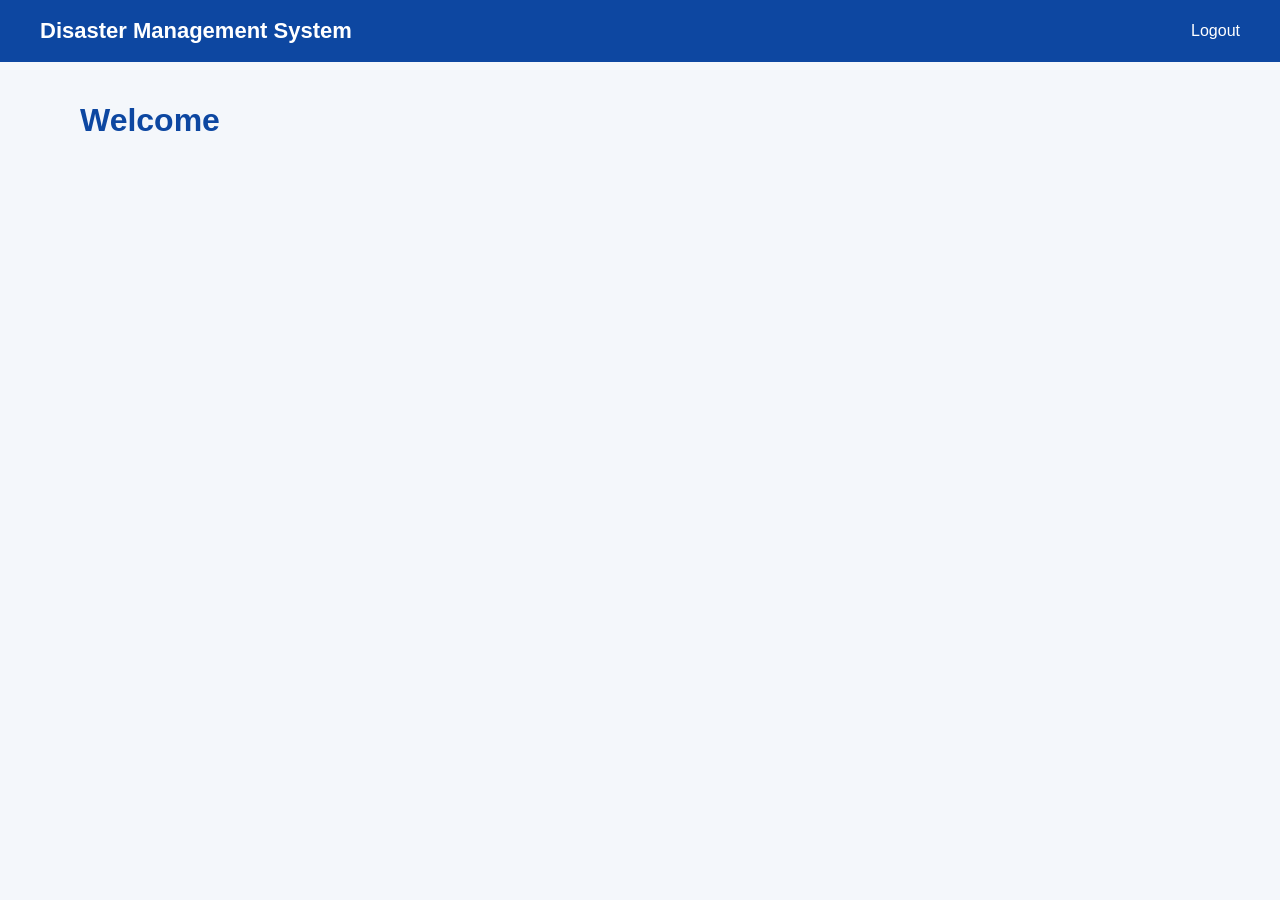
==== dashboard.html @ a75fa501 "first commit" ====
<!DOCTYPE html>
<html>
<head>
    <title>Dashboard</title>
    <link rel="stylesheet" href="style.css">
</head>

<body>

<header>
    <h2>Disaster Management System</h2>

    <nav>
        <a href="#" onclick="logout()">Logout</a>
    </nav>
</header>

<div class="dashboard">

    <h1 id="welcome">Welcome</h1>
    <p id="role"></p>


    <!-- USER -->

    <div id="userSection">

        <h2>User / Citizen Dashboard</h2>

        <div class="grid">

            <div class="card">
                <h3>Report a Disaster</h3>

                <form id="reportForm">

                    <input type="text" id="disasterType"
                           placeholder="Disaster type" required>

                    <input type="text" id="location"
                           placeholder="Location" required>

                    <textarea id="details"
                              placeholder="Enter disaster details"
                              required></textarea>

                    <button type="submit">Report Disaster</button>

                </form>

                <p id="reportMessage"></p>
            </div>


            <div class="card">

                <h3>Request Help</h3>

                <form id="helpForm">

                    <input type="text" id="helpLocation"
                           placeholder="Your location" required>

                    <textarea id="helpDetails"
                              placeholder="Describe the help required"
                              required></textarea>

                    <button type="submit">Request Help</button>

                </form>

                <p id="helpMessage"></p>

            </div>


            <div class="card">

                <h3>Disaster Information</h3>

                <div id="reports">
                    No reports available.
                </div>

            </div>

        </div>

    </div>


    <!-- VOLUNTEER -->

    <div id="volunteerSection">

        <h2>Volunteer Dashboard</h2>

        <div class="grid">

            <div class="card">
                <h3>Disaster Locations</h3>

                <p>
                    View locations where assistance
                    is required.
                </p>

                <button onclick="showMessage('Volunteer locations displayed.')">
                    View Locations
                </button>
            </div>


            <div class="card">
                <h3>Assigned Tasks</h3>

                <p>
                    View tasks assigned by the admin.
                </p>

                <button onclick="showMessage('Task status updated.')">
                    Update Task
                </button>
            </div>


            <div class="card">
                <h3>Provide Assistance</h3>

                <p>
                    Provide assistance to affected people
                    during disaster situations.
                </p>

                <button onclick="showMessage('Assistance updated successfully.')">
                    Provide Assistance
                </button>
            </div>

        </div>

        <p id="volunteerMessage"></p>

    </div>


    <!-- ADMIN -->

    <div id="adminSection">

        <h2>Admin Dashboard</h2>

        <div class="grid">

            <div class="card">
                <h3>Reported Disasters</h3>

                <p>
                    View disaster reports submitted by users.
                </p>

                <button onclick="showAdminReports()">
                    View Reports
                </button>
            </div>


            <div class="card">
                <h3>Affected Areas</h3>

                <p>
                    Manage areas affected by disasters.
                </p>

                <button onclick="showMessage('Affected areas section opened.')">
                    Manage Areas
                </button>
            </div>


            <div class="card">
                <h3>Resources</h3>

                <p>
                    Manage relief materials and resources.
                </p>

                <button onclick="showMessage('Resource section opened.')">
                    Manage Resources
                </button>
            </div>


            <div class="card">
                <h3>Volunteers</h3>

                <p>
                    View and coordinate registered volunteers.
                </p>

                <button onclick="showVolunteers()">
                    Manage Volunteers
                </button>
            </div>


            <div class="card">

                <h3>Update Disaster Status</h3>

                <select id="status">
                    <option>Reported</option>
                    <option>Under Action</option>
                    <option>Assistance Provided</option>
                    <option>Resolved</option>
                </select>

                <button onclick="updateStatus()">
                    Update Status
                </button>

            </div>

        </div>

        <div class="card admin-info">
            <h3>Admin Information</h3>
            <div id="adminInfo">
                Admin can manage reports, resources,
                affected areas and volunteers.
            </div>
        </div>

    </div>

</div>

<script src="script.js"></script>

</body>
</html>
---- style.css ----
* {
    margin: 0;
    padding: 0;
    box-sizing: border-box;
    font-family: Arial, sans-serif;
}

body {
    background: #f4f7fb;
    color: #222;
}

/* HEADER - FLEXBOX */

header {
    background: #0d47a1;
    color: white;
    padding: 18px 40px;

    display: flex;
    justify-content: space-between;
    align-items: center;
}

header h2 {
    font-size: 22px;
}

nav {
    display: flex;
    gap: 25px;
}

nav a {
    color: white;
    text-decoration: none;
}


/* HOME */

.hero {
    background: #0d47a1;
    color: white;
    text-align: center;

    padding: 100px 20px;
}

.hero h1 {
    font-size: 42px;
    margin-bottom: 20px;
}

.hero p {
    max-width: 700px;
    margin: auto;
    line-height: 1.6;
}

.button {
    display: inline-block;
    background: white;
    color: #0d47a1;

    padding: 12px 25px;
    margin: 25px 5px 0;

    border-radius: 5px;
    text-decoration: none;
    font-weight: bold;
}

.button.orange {
    background: #ff9800;
    color: white;
}


/* GRID */

.modules {
    padding: 50px;
    text-align: center;
}

.modules h2 {
    color: #0d47a1;
    margin-bottom: 30px;
}

.grid {
    display: grid;
    grid-template-columns: repeat(3, 1fr);
    gap: 25px;
}


/* CARDS */

.card {
    background: white;
    padding: 25px;
    border-radius: 10px;

    box-shadow: 0 3px 10px rgba(0, 0, 0, 0.1);

    text-align: left;
}

.card h3 {
    color: #0d47a1;
    margin-bottom: 12px;
}

.card p {
    line-height: 1.6;
}


/* FOOTER */

footer {
    background: #0d47a1;
    color: white;
    text-align: center;
    padding: 18px;
}


/* LOGIN / REGISTER */

.auth-page {
    min-height: 100vh;

    display: flex;
    justify-content: center;
    align-items: center;

    background: #eaf1fb;
}

.form-box {
    width: 400px;
    background: white;
    padding: 35px;

    border-radius: 10px;

    box-shadow: 0 3px 15px rgba(0, 0, 0, 0.15);
}

.form-box h2 {
    text-align: center;
    color: #0d47a1;
    margin-bottom: 25px;
}

.form-box label {
    display: block;
    margin-top: 12px;
    margin-bottom: 5px;
    font-weight: bold;
}

input,
select,
textarea {
    width: 100%;
    padding: 11px;
    border: 1px solid #bbb;
    border-radius: 5px;
    margin-bottom: 8px;
}

textarea {
    height: 90px;
    resize: none;
}

button {
    width: 100%;
    padding: 11px;

    background: #0d47a1;
    color: white;

    border: none;
    border-radius: 5px;

    cursor: pointer;
    margin-top: 10px;
}

button:hover {
    background: #083579;
}

.form-box p {
    text-align: center;
    margin-top: 15px;
}

.form-box a {
    color: #0d47a1;
    text-decoration: none;
}


/* DASHBOARD */

.dashboard {
    max-width: 1200px;
    margin: auto;
    padding: 40px;
}

.dashboard > h1 {
    color: #0d47a1;
    margin-bottom: 10px;
}

.dashboard > h2 {
    color: #0d47a1;
    margin-bottom: 25px;
}

.dashboard .grid {
    grid-template-columns: repeat(2, 1fr);
    margin-bottom: 30px;
}

.dashboard .card input,
.dashboard .card textarea,
.dashboard .card select {
    margin-top: 10px;
}

.admin-info {
    margin-top: 20px;
}


/* HIDE ROLE SECTIONS */

#userSection,
#volunteerSection,
#adminSection {
    display: none;
}


/* MOBILE */

@media (max-width: 700px) {

    header {
        flex-direction: column;
        gap: 15px;
    }

    .grid {
        grid-template-columns: 1fr;
    }

    .modules {
        padding: 30px 15px;
    }

    .dashboard {
        padding: 25px 15px;
    }

    .hero h1 {
        font-size: 30px;
    }

    .form-box {
        width: 90%;
    }
}
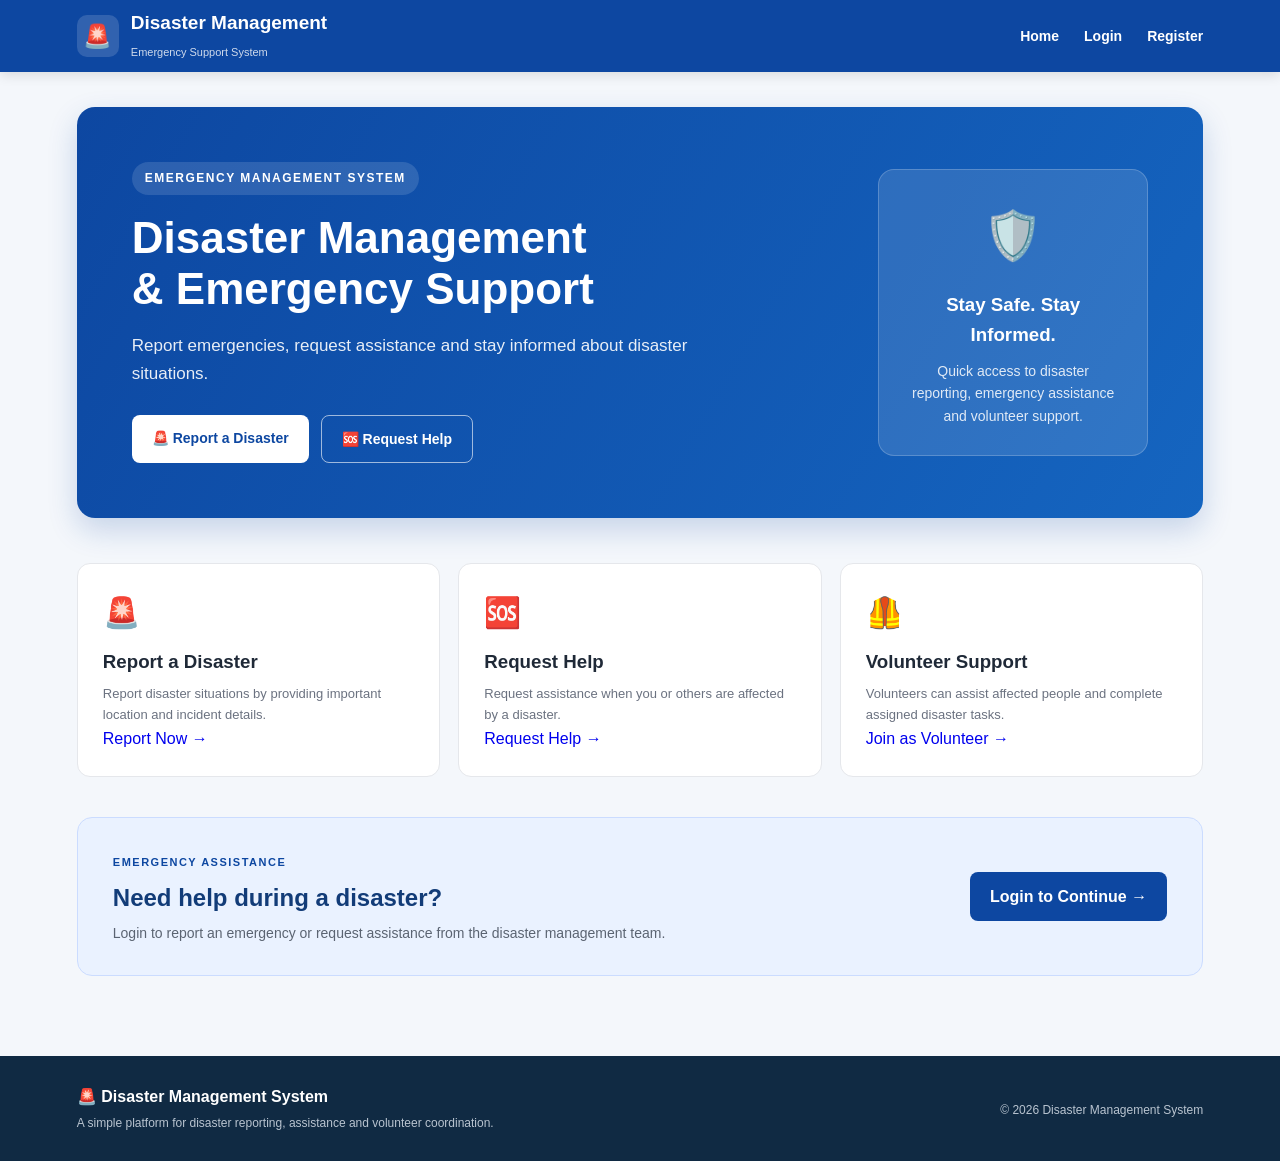
==== commit 351c1d9e: "updated dashboard.html" ====
--- a/dashboard.html
+++ b/dashboard.html
@@ -1,83 +1,385 @@
-
 <!DOCTYPE html>
-<html>
+<html lang="en">
+
 <head>
-    <title>Dashboard</title>
+    <meta charset="UTF-8">
+    <meta name="viewport" content="width=device-width, initial-scale=1.0">
+
+    <title>Disaster Management System</title>
+
     <link rel="stylesheet" href="style.css">
 </head>
 
+
 <body>
 
-<header>
-    <h2>Disaster Management System</h2>
+<!-- ================= HEADER ================= -->
+
+<header class="main-header">
+
+    <div class="logo-area">
+
+        <div class="logo-icon">
+            🚨
+        </div>
+
+        <div>
+            <h2>Disaster Management</h2>
+            <span>Emergency Support System</span>
+        </div>
+
+    </div>
+
 
     <nav>
-        <a href="#" onclick="logout()">Logout</a>
+
+        <a href="dashboard.html">
+            Home
+        </a>
+
+        <a href="login.html" id="loginLink">
+            Login
+        </a>
+
+        <a href="register.html" id="registerLink">
+            Register
+        </a>
+
+        <a href="#" id="logoutLink" onclick="logout()">
+            Logout
+        </a>
+
     </nav>
+
 </header>
 
+
+
+<!-- ================= MAIN DASHBOARD ================= -->
+
 <div class="dashboard">
 
-    <h1 id="welcome">Welcome</h1>
-    <p id="role"></p>
-
-
-    <!-- USER -->
+
+    <!-- ================================================= -->
+    <!-- MAIN WEBSITE / GUEST DASHBOARD -->
+    <!-- ================================================= -->
+
+    <div id="guestSection">
+
+
+        <!-- HERO -->
+
+        <section class="main-hero">
+
+            <div class="hero-content">
+
+                <span class="hero-label">
+                    EMERGENCY MANAGEMENT SYSTEM
+                </span>
+
+                <h1>
+                    Disaster Management<br>
+                    & Emergency Support
+                </h1>
+
+                <p>
+                    Report emergencies, request assistance and
+                    stay informed about disaster situations.
+                </p>
+
+
+                <div class="hero-buttons">
+
+                    <a href="login.html"
+                       class="primary-button">
+                        🚨 Report a Disaster
+                    </a>
+
+                    <a href="login.html"
+                       class="secondary-button">
+                        🆘 Request Help
+                    </a>
+
+                </div>
+
+            </div>
+
+
+            <div class="hero-card">
+
+                <div class="hero-card-icon">
+                    🛡️
+                </div>
+
+                <h3>
+                    Stay Safe. Stay Informed.
+                </h3>
+
+                <p>
+                    Quick access to disaster reporting,
+                    emergency assistance and volunteer support.
+                </p>
+
+            </div>
+
+        </section>
+
+
+
+        <!-- ================================================= -->
+        <!-- HOW THE SYSTEM HELPS -->
+        <!-- ================================================= -->
+
+        <section class="info-section">
+
+
+            <div class="info-card">
+
+                <div class="info-icon">
+                    🚨
+                </div>
+
+                <h3>
+                    Report a Disaster
+                </h3>
+
+                <p>
+                    Report disaster situations by providing
+                    important location and incident details.
+                </p>
+
+                <a href="login.html"
+                   class="card-link">
+                    Report Now →
+                </a>
+
+            </div>
+
+
+
+            <div class="info-card">
+
+                <div class="info-icon">
+                    🆘
+                </div>
+
+                <h3>
+                    Request Help
+                </h3>
+
+                <p>
+                    Request assistance when you or others
+                    are affected by a disaster.
+                </p>
+
+                <a href="login.html"
+                   class="card-link">
+                    Request Help →
+                </a>
+
+            </div>
+
+
+
+            <div class="info-card">
+
+                <div class="info-icon">
+                    🦺
+                </div>
+
+                <h3>
+                    Volunteer Support
+                </h3>
+
+                <p>
+                    Volunteers can assist affected people
+                    and complete assigned disaster tasks.
+                </p>
+
+                <a href="register.html"
+                   class="card-link">
+                    Join as Volunteer →
+                </a>
+
+            </div>
+
+
+        </section>
+
+
+
+        <!-- ================================================= -->
+        <!-- HELP BANNER -->
+        <!-- ================================================= -->
+
+        <section class="help-banner">
+
+            <div>
+
+                <span class="small-heading">
+                    EMERGENCY ASSISTANCE
+                </span>
+
+                <h2>
+                    Need help during a disaster?
+                </h2>
+
+                <p>
+                    Login to report an emergency or request
+                    assistance from the disaster management team.
+                </p>
+
+            </div>
+
+
+            <a href="login.html"
+               class="help-button">
+
+                Login to Continue →
+
+            </a>
+
+        </section>
+
+
+    </div>
+
+
+
+    <!-- ================================================= -->
+    <!-- USER DASHBOARD -->
+    <!-- ================================================= -->
 
     <div id="userSection">
 
-        <h2>User / Citizen Dashboard</h2>
-
-        <div class="grid">
-
-            <div class="card">
-                <h3>Report a Disaster</h3>
+        <div class="dashboard-title">
+
+            <span class="small-heading">
+                USER DASHBOARD
+            </span>
+
+            <h1 id="userWelcome">
+                Welcome
+            </h1>
+
+            <p>
+                Report disasters, request help and
+                stay updated with disaster information.
+            </p>
+
+        </div>
+
+
+        <div class="action-grid">
+
+
+            <!-- REPORT DISASTER -->
+
+            <div class="dashboard-card">
+
+                <div class="card-icon red-card">
+                    🚨
+                </div>
+
+                <h3>
+                    Report a Disaster
+                </h3>
+
+                <p>
+                    Report a disaster by providing its type,
+                    location and important details.
+                </p>
+
 
                 <form id="reportForm">
 
-                    <input type="text" id="disasterType"
-                           placeholder="Disaster type" required>
-
-                    <input type="text" id="location"
-                           placeholder="Location" required>
+                    <input type="text"
+                           id="disasterType"
+                           placeholder="Disaster type"
+                           required>
+
+                    <input type="text"
+                           id="location"
+                           placeholder="Location"
+                           required>
 
                     <textarea id="details"
                               placeholder="Enter disaster details"
                               required></textarea>
 
-                    <button type="submit">Report Disaster</button>
+                    <button type="submit">
+                        Submit Report
+                    </button>
 
                 </form>
 
-                <p id="reportMessage"></p>
-            </div>
-
-
-            <div class="card">
-
-                <h3>Request Help</h3>
+                <p id="reportMessage"
+                   class="message">
+                </p>
+
+            </div>
+
+
+
+            <!-- REQUEST HELP -->
+
+            <div class="dashboard-card">
+
+                <div class="card-icon orange-card">
+                    🆘
+                </div>
+
+                <h3>
+                    Request Help
+                </h3>
+
+                <p>
+                    Request assistance by providing your
+                    location and describing the help required.
+                </p>
+
 
                 <form id="helpForm">
 
-                    <input type="text" id="helpLocation"
-                           placeholder="Your location" required>
+                    <input type="text"
+                           id="helpLocation"
+                           placeholder="Your location"
+                           required>
 
                     <textarea id="helpDetails"
                               placeholder="Describe the help required"
                               required></textarea>
 
-                    <button type="submit">Request Help</button>
+                    <button type="submit">
+                        Request Help
+                    </button>
 
                 </form>
 
-                <p id="helpMessage"></p>
-
-            </div>
-
-
-            <div class="card">
-
-                <h3>Disaster Information</h3>
+                <p id="helpMessage"
+                   class="message">
+                </p>
+
+            </div>
+
+
+
+            <!-- DISASTER INFORMATION -->
+
+            <div class="dashboard-card">
+
+                <div class="card-icon blue-card">
+                    📢
+                </div>
+
+                <h3>
+                    Disaster Information
+                </h3>
+
+                <p>
+                    View current disaster reports and
+                    their latest status.
+                </p>
 
                 <div id="reports">
                     No reports available.
@@ -85,158 +387,508 @@
 
             </div>
 
+
         </div>
 
     </div>
 
 
-    <!-- VOLUNTEER -->
+
+    <!-- ================================================= -->
+    <!-- VOLUNTEER DASHBOARD -->
+    <!-- ================================================= -->
 
     <div id="volunteerSection">
 
-        <h2>Volunteer Dashboard</h2>
-
-        <div class="grid">
-
-            <div class="card">
-                <h3>Disaster Locations</h3>
-
-                <p>
-                    View locations where assistance
-                    is required.
-                </p>
-
-                <button onclick="showMessage('Volunteer locations displayed.')">
+        <div class="dashboard-title">
+
+            <span class="small-heading">
+                VOLUNTEER DASHBOARD
+            </span>
+
+            <h1 id="volunteerWelcome">
+                Welcome
+            </h1>
+
+            <p>
+                Manage your availability, tasks and
+                disaster assistance activities.
+            </p>
+
+        </div>
+
+
+        <div class="action-grid">
+
+
+            <!-- AVAILABILITY -->
+
+            <div class="dashboard-card">
+
+                <div class="card-icon green-card">
+                    🟢
+                </div>
+
+                <h3>
+                    My Availability
+                </h3>
+
+                <p>
+                    Let the admin know whether you are
+                    available to assist.
+                </p>
+
+                <div class="status-box">
+
+                    Current Status:
+                    <strong id="availabilityStatus">
+                        Available
+                    </strong>
+
+                </div>
+
+
+                <select id="availabilitySelect">
+
+                    <option value="Available">
+                        Available
+                    </option>
+
+                    <option value="Busy">
+                        Busy
+                    </option>
+
+                </select>
+
+
+                <button onclick="updateAvailability()">
+                    Update Availability
+                </button>
+
+                <p id="availabilityMessage"
+                   class="message">
+                </p>
+
+            </div>
+
+
+
+            <!-- DISASTER LOCATIONS -->
+
+            <div class="dashboard-card">
+
+                <div class="card-icon blue-card">
+                    📍
+                </div>
+
+                <h3>
+                    Disaster Locations
+                </h3>
+
+                <p>
+                    View locations where disasters have
+                    been reported.
+                </p>
+
+                <button onclick="showVolunteerReports()">
                     View Locations
                 </button>
-            </div>
-
-
-            <div class="card">
-                <h3>Assigned Tasks</h3>
-
-                <p>
-                    View tasks assigned by the admin.
-                </p>
-
-                <button onclick="showMessage('Task status updated.')">
-                    Update Task
+
+                <div id="volunteerReports"></div>
+
+            </div>
+
+
+
+            <!-- ASSIGNED TASKS -->
+
+            <div class="dashboard-card">
+
+                <div class="card-icon purple-card">
+                    📋
+                </div>
+
+                <h3>
+                    Assigned Tasks
+                </h3>
+
+                <p>
+                    View tasks assigned to you by the admin
+                    and update their progress.
+                </p>
+
+                <button onclick="showVolunteerTasks()">
+                    View Tasks
                 </button>
-            </div>
-
-
-            <div class="card">
-                <h3>Provide Assistance</h3>
-
-                <p>
-                    Provide assistance to affected people
-                    during disaster situations.
-                </p>
-
-                <button onclick="showMessage('Assistance updated successfully.')">
-                    Provide Assistance
+
+                <div id="volunteerTasks"></div>
+
+            </div>
+
+
+
+            <!-- RESOURCES -->
+
+            <div class="dashboard-card">
+
+                <div class="card-icon orange-card">
+                    📦
+                </div>
+
+                <h3>
+                    Available Resources
+                </h3>
+
+                <p>
+                    View relief materials and resources
+                    available for disaster assistance.
+                </p>
+
+                <button onclick="showVolunteerResources()">
+                    View Resources
                 </button>
-            </div>
-
-        </div>
-
-        <p id="volunteerMessage"></p>
+
+                <div id="volunteerResources"></div>
+
+            </div>
+
+
+        </div>
 
     </div>
 
 
-    <!-- ADMIN -->
+
+    <!-- ================================================= -->
+    <!-- ADMIN DASHBOARD -->
+    <!-- ================================================= -->
 
     <div id="adminSection">
 
-        <h2>Admin Dashboard</h2>
-
-        <div class="grid">
-
-            <div class="card">
-                <h3>Reported Disasters</h3>
-
-                <p>
-                    View disaster reports submitted by users.
+        <div class="dashboard-title">
+
+            <span class="small-heading">
+                ADMIN DASHBOARD
+            </span>
+
+            <h1>
+                Disaster Management Control Panel
+            </h1>
+
+            <p>
+                Monitor disaster reports, coordinate volunteers,
+                assign tasks and manage resources.
+            </p>
+
+        </div>
+
+
+        <!-- ADMIN STATISTICS -->
+
+        <div class="stats-grid">
+
+
+            <div class="stat-card">
+
+                <div class="stat-icon red-card">
+                    🚨
+                </div>
+
+                <div>
+
+                    <h3 id="totalReports">
+                        0
+                    </h3>
+
+                    <p>
+                        Disaster Reports
+                    </p>
+
+                </div>
+
+            </div>
+
+
+
+            <div class="stat-card">
+
+                <div class="stat-icon green-card">
+                    🦺
+                </div>
+
+                <div>
+
+                    <h3 id="totalVolunteers">
+                        0
+                    </h3>
+
+                    <p>
+                        Volunteers
+                    </p>
+
+                </div>
+
+            </div>
+
+
+
+            <div class="stat-card">
+
+                <div class="stat-icon purple-card">
+                    📋
+                </div>
+
+                <div>
+
+                    <h3 id="totalTasks">
+                        0
+                    </h3>
+
+                    <p>
+                        Assigned Tasks
+                    </p>
+
+                </div>
+
+            </div>
+
+
+
+            <div class="stat-card">
+
+                <div class="stat-icon orange-card">
+                    📦
+                </div>
+
+                <div>
+
+                    <h3 id="totalResources">
+                        0
+                    </h3>
+
+                    <p>
+                        Resources
+                    </p>
+
+                </div>
+
+            </div>
+
+
+        </div>
+
+
+
+        <!-- ADMIN ACTIONS -->
+
+        <div class="admin-grid">
+
+
+            <!-- REPORTS -->
+
+            <div class="dashboard-card">
+
+                <div class="card-icon red-card">
+                    🚨
+                </div>
+
+                <h3>
+                    Reported Disasters
+                </h3>
+
+                <p>
+                    View all disaster reports and update
+                    their current status.
                 </p>
 
                 <button onclick="showAdminReports()">
                     View Reports
                 </button>
-            </div>
-
-
-            <div class="card">
-                <h3>Affected Areas</h3>
-
-                <p>
-                    Manage areas affected by disasters.
-                </p>
-
-                <button onclick="showMessage('Affected areas section opened.')">
-                    Manage Areas
+
+                <div id="adminReports"></div>
+
+            </div>
+
+
+
+            <!-- VOLUNTEERS -->
+
+            <div class="dashboard-card">
+
+                <div class="card-icon green-card">
+                    🦺
+                </div>
+
+                <h3>
+                    Volunteer Availability
+                </h3>
+
+                <p>
+                    View registered volunteers and
+                    their current availability.
+                </p>
+
+                <button onclick="showVolunteers()">
+                    View Volunteers
                 </button>
-            </div>
-
-
-            <div class="card">
-                <h3>Resources</h3>
-
-                <p>
-                    Manage relief materials and resources.
-                </p>
-
-                <button onclick="showMessage('Resource section opened.')">
+
+                <div id="volunteerList"></div>
+
+            </div>
+
+
+
+            <!-- ASSIGN TASK -->
+
+            <div class="dashboard-card">
+
+                <div class="card-icon purple-card">
+                    📋
+                </div>
+
+                <h3>
+                    Assign Task
+                </h3>
+
+                <p>
+                    Assign disaster-response tasks
+                    to registered volunteers.
+                </p>
+
+                <input type="text"
+                       id="taskDescription"
+                       placeholder="Enter task">
+
+                <input type="text"
+                       id="taskLocation"
+                       placeholder="Task location">
+
+                <select id="taskVolunteer">
+
+                    <option value="">
+                        Select Volunteer
+                    </option>
+
+                </select>
+
+                <button onclick="assignTask()">
+                    Assign Task
+                </button>
+
+                <p id="taskMessage"
+                   class="message">
+                </p>
+
+            </div>
+
+
+
+            <!-- RESOURCES -->
+
+            <div class="dashboard-card">
+
+                <div class="card-icon orange-card">
+                    📦
+                </div>
+
+                <h3>
                     Manage Resources
+                </h3>
+
+                <p>
+                    Add and manage relief materials
+                    available for disaster response.
+                </p>
+
+                <input type="text"
+                       id="resourceName"
+                       placeholder="Resource name">
+
+                <input type="number"
+                       id="resourceQuantity"
+                       placeholder="Quantity">
+
+                <button onclick="addResource()">
+                    Add Resource
                 </button>
-            </div>
-
-
-            <div class="card">
-                <h3>Volunteers</h3>
-
-                <p>
-                    View and coordinate registered volunteers.
-                </p>
-
-                <button onclick="showVolunteers()">
-                    Manage Volunteers
+
+                <div id="adminResources"></div>
+
+            </div>
+
+
+
+            <!-- ACCOUNTS -->
+
+            <div class="dashboard-card">
+
+                <div class="card-icon blue-card">
+                    👥
+                </div>
+
+                <h3>
+                    Registered Accounts
+                </h3>
+
+                <p>
+                    View registered users and volunteers
+                    in the system.
+                </p>
+
+                <button onclick="showAccounts()">
+                    View Accounts
                 </button>
-            </div>
-
-
-            <div class="card">
-
-                <h3>Update Disaster Status</h3>
-
-                <select id="status">
-                    <option>Reported</option>
-                    <option>Under Action</option>
-                    <option>Assistance Provided</option>
-                    <option>Resolved</option>
-                </select>
-
-                <button onclick="updateStatus()">
-                    Update Status
-                </button>
-
-            </div>
-
-        </div>
-
-        <div class="card admin-info">
-            <h3>Admin Information</h3>
-            <div id="adminInfo">
-                Admin can manage reports, resources,
-                affected areas and volunteers.
-            </div>
+
+                <div id="accountsList"></div>
+
+            </div>
+
+
         </div>
 
     </div>
 
+
 </div>
 
+
+
+<!-- ================= FOOTER ================= -->
+
+<footer>
+
+    <div class="footer-content">
+
+        <div>
+
+            <h3>
+                🚨 Disaster Management System
+            </h3>
+
+            <p>
+                A simple platform for disaster reporting,
+                assistance and volunteer coordination.
+            </p>
+
+        </div>
+
+
+        <div>
+
+            <p>
+                © 2026 Disaster Management System
+            </p>
+
+        </div>
+
+    </div>
+
+</footer>
+
+
+
 <script src="script.js"></script>
 
 </body>
+
 </html>
--- a/style.css
+++ b/style.css
@@ -1,282 +1,981 @@
+/* =========================================
+   GENERAL
+========================================= */
 
 * {
+    box-sizing: border-box;
     margin: 0;
     padding: 0;
-    box-sizing: border-box;
-    font-family: Arial, sans-serif;
 }
 
 body {
+    font-family: Arial, Helvetica, sans-serif;
     background: #f4f7fb;
-    color: #222;
-}
-
-/* HEADER - FLEXBOX */
-
-header {
+    color: #1f2937;
+    line-height: 1.6;
+}
+
+a {
+    text-decoration: none;
+}
+
+button,
+input,
+textarea,
+select {
+    font-family: inherit;
+}
+
+
+/* =========================================
+   HEADER
+========================================= */
+
+.main-header {
     background: #0d47a1;
     color: white;
-    padding: 18px 40px;
-
-    display: flex;
+
+    min-height: 72px;
+
+    padding: 0 6%;
+
+    display: flex;
+    align-items: center;
     justify-content: space-between;
-    align-items: center;
-}
-
-header h2 {
-    font-size: 22px;
-}
-
-nav {
-    display: flex;
+
+    box-shadow: 0 3px 12px rgba(0, 0, 0, 0.12);
+}
+
+.logo-area {
+    display: flex;
+    align-items: center;
+    gap: 12px;
+}
+
+.logo-icon {
+    width: 42px;
+    height: 42px;
+
+    border-radius: 10px;
+
+    background: rgba(255, 255, 255, 0.15);
+
+    display: flex;
+    align-items: center;
+    justify-content: center;
+
+    font-size: 23px;
+}
+
+.logo-area h2 {
+    font-size: 19px;
+    margin: 0;
+}
+
+.logo-area span {
+    font-size: 11px;
+    opacity: 0.8;
+}
+
+.main-header nav {
+    display: flex;
+    align-items: center;
     gap: 25px;
 }
 
-nav a {
+.main-header nav a {
     color: white;
-    text-decoration: none;
-}
-
-
-/* HOME */
-
-.hero {
-    background: #0d47a1;
+    font-size: 14px;
+    font-weight: 600;
+}
+
+.main-header nav a:hover {
+    opacity: 0.75;
+}
+
+
+/* =========================================
+   MAIN DASHBOARD
+========================================= */
+
+.dashboard {
+    width: 88%;
+    max-width: 1250px;
+    margin: auto;
+    padding: 35px 0 60px;
+}
+
+
+/* =========================================
+   MAIN WEBSITE HERO
+========================================= */
+
+.main-hero {
+    min-height: 390px;
+
+    background:
+        linear-gradient(
+            120deg,
+            #0d47a1,
+            #1565c0
+        );
+
+    border-radius: 18px;
+
+    padding: 55px;
+
     color: white;
-    text-align: center;
-
-    padding: 100px 20px;
-}
-
-.hero h1 {
-    font-size: 42px;
-    margin-bottom: 20px;
-}
-
-.hero p {
-    max-width: 700px;
-    margin: auto;
-    line-height: 1.6;
-}
-
-.button {
+
+    display: flex;
+    align-items: center;
+    justify-content: space-between;
+
+    gap: 50px;
+
+    box-shadow:
+        0 12px 30px rgba(13, 71, 161, 0.2);
+}
+
+.hero-content {
+    max-width: 680px;
+}
+
+.hero-label {
     display: inline-block;
+
+    font-size: 12px;
+    font-weight: bold;
+
+    letter-spacing: 1.5px;
+
+    background: rgba(255, 255, 255, 0.13);
+
+    padding: 7px 13px;
+
+    border-radius: 20px;
+
+    margin-bottom: 18px;
+}
+
+.hero-content h1 {
+    font-size: 44px;
+    line-height: 1.15;
+
+    margin-bottom: 18px;
+}
+
+.hero-content p {
+    font-size: 17px;
+    max-width: 620px;
+
+    opacity: 0.9;
+
+    margin-bottom: 28px;
+}
+
+.hero-buttons {
+    display: flex;
+    gap: 12px;
+    flex-wrap: wrap;
+}
+
+.primary-button,
+.secondary-button {
+    display: inline-block;
+
+    padding: 12px 20px;
+
+    border-radius: 8px;
+
+    font-weight: bold;
+
+    font-size: 14px;
+}
+
+.primary-button {
     background: white;
     color: #0d47a1;
-
-    padding: 12px 25px;
-    margin: 25px 5px 0;
-
-    border-radius: 5px;
-    text-decoration: none;
+}
+
+.secondary-button {
+    border: 1px solid rgba(255,255,255,0.6);
+    color: white;
+}
+
+.primary-button:hover,
+.secondary-button:hover {
+    transform: translateY(-1px);
+}
+
+.hero-card {
+    width: 270px;
+
+    background: rgba(255,255,255,0.12);
+
+    border: 1px solid rgba(255,255,255,0.2);
+
+    padding: 28px;
+
+    border-radius: 16px;
+
+    text-align: center;
+}
+
+.hero-card-icon {
+    font-size: 48px;
+    margin-bottom: 15px;
+}
+
+.hero-card h3 {
+    margin-bottom: 10px;
+}
+
+.hero-card p {
+    font-size: 14px;
+    opacity: 0.85;
+}
+
+
+/* =========================================
+   SECTION HEADINGS
+========================================= */
+
+.overview-section,
+.recent-section,
+.info-section {
+    margin-top: 45px;
+}
+
+.section-heading {
+    display: flex;
+    align-items: end;
+    justify-content: space-between;
+
+    margin-bottom: 20px;
+}
+
+.small-heading {
+    color: #0d47a1;
+
+    font-size: 11px;
+
     font-weight: bold;
-}
-
-.button.orange {
-    background: #ff9800;
+
+    letter-spacing: 1.5px;
+
+    text-transform: uppercase;
+}
+
+.section-heading h2 {
+    font-size: 25px;
+    margin-top: 3px;
+}
+
+.section-heading > p {
+    color: #6b7280;
+    font-size: 13px;
+}
+
+
+/* =========================================
+   OVERVIEW CARDS
+========================================= */
+
+.overview-grid {
+    display: grid;
+
+    grid-template-columns:
+        repeat(3, 1fr);
+
+    gap: 18px;
+}
+
+.overview-card {
+    background: white;
+
+    border: 1px solid #e5e7eb;
+
+    border-radius: 13px;
+
+    padding: 23px;
+
+    display: flex;
+    align-items: center;
+
+    gap: 17px;
+
+    box-shadow:
+        0 3px 12px rgba(0,0,0,0.04);
+}
+
+.overview-icon {
+    width: 52px;
+    height: 52px;
+
+    border-radius: 12px;
+
+    display: flex;
+    align-items: center;
+    justify-content: center;
+
+    font-size: 25px;
+}
+
+.orange-icon {
+    background: #fff3e0;
+}
+
+.green-icon {
+    background: #e8f5e9;
+}
+
+.blue-icon {
+    background: #e3f2fd;
+}
+
+.overview-card h3 {
+    font-size: 25px;
+}
+
+.overview-card p {
+    color: #6b7280;
+    font-size: 13px;
+}
+
+
+/* =========================================
+   RECENT REPORTS
+========================================= */
+
+.recent-reports {
+    background: white;
+
+    border: 1px solid #e5e7eb;
+
+    border-radius: 13px;
+
+    min-height: 170px;
+
+    padding: 25px;
+
+    box-shadow:
+        0 3px 12px rgba(0,0,0,0.04);
+}
+
+.empty-state {
+    min-height: 120px;
+
+    display: flex;
+
+    align-items: center;
+    justify-content: center;
+
+    flex-direction: column;
+
+    text-align: center;
+
+    color: #6b7280;
+}
+
+.empty-icon {
+    font-size: 32px;
+    margin-bottom: 7px;
+}
+
+.empty-state h3 {
+    color: #374151;
+    font-size: 16px;
+}
+
+.empty-state p {
+    font-size: 13px;
+}
+
+
+/* =========================================
+   HELP BANNER
+========================================= */
+
+.help-banner {
+    margin-top: 40px;
+
+    padding: 30px 35px;
+
+    background: #eaf2ff;
+
+    border: 1px solid #cbdcff;
+
+    border-radius: 15px;
+
+    display: flex;
+
+    align-items: center;
+
+    justify-content: space-between;
+
+    gap: 25px;
+}
+
+.help-banner h2 {
+    color: #123c78;
+    margin: 5px 0;
+}
+
+.help-banner p {
+    color: #5b6472;
+    font-size: 14px;
+}
+
+.help-button {
+    background: #0d47a1;
+
     color: white;
-}
-
-
-/* GRID */
-
-.modules {
-    padding: 50px;
-    text-align: center;
-}
-
-.modules h2 {
-    color: #0d47a1;
-    margin-bottom: 30px;
-}
-
-.grid {
+
+    padding: 12px 20px;
+
+    border-radius: 8px;
+
+    font-weight: bold;
+
+    white-space: nowrap;
+}
+
+
+/* =========================================
+   INFORMATION CARDS
+========================================= */
+
+.info-section {
     display: grid;
-    grid-template-columns: repeat(3, 1fr);
-    gap: 25px;
-}
-
-
-/* CARDS */
-
-.card {
+
+    grid-template-columns:
+        repeat(3, 1fr);
+
+    gap: 18px;
+}
+
+.info-card {
     background: white;
+
     padding: 25px;
-    border-radius: 10px;
-
-    box-shadow: 0 3px 10px rgba(0, 0, 0, 0.1);
+
+    border-radius: 13px;
+
+    border: 1px solid #e5e7eb;
 
     text-align: left;
 }
 
-.card h3 {
-    color: #0d47a1;
+.info-icon {
+    font-size: 30px;
+    margin-bottom: 10px;
+}
+
+.info-card h3 {
+    margin-bottom: 7px;
+}
+
+.info-card p {
+    color: #6b7280;
+    font-size: 13px;
+}
+
+
+/* =========================================
+   LOGGED-IN DASHBOARD TITLE
+========================================= */
+
+.dashboard-title {
+    margin-bottom: 28px;
+}
+
+.dashboard-title h1 {
+    font-size: 32px;
+    color: #172033;
+
+    margin: 3px 0 5px;
+}
+
+.dashboard-title p {
+    color: #6b7280;
+}
+
+
+/* =========================================
+   DASHBOARD CARDS
+========================================= */
+
+.action-grid {
+    display: grid;
+
+    grid-template-columns:
+        repeat(3, 1fr);
+
+    gap: 20px;
+}
+
+.admin-grid {
+    display: grid;
+
+    grid-template-columns:
+        repeat(2, 1fr);
+
+    gap: 20px;
+
+    margin-top: 25px;
+}
+
+.dashboard-card {
+    background: white;
+
+    border: 1px solid #e5e7eb;
+
+    border-radius: 14px;
+
+    padding: 25px;
+
+    box-shadow:
+        0 3px 12px rgba(0,0,0,0.04);
+}
+
+.dashboard-card h3 {
+    font-size: 18px;
+
+    margin: 10px 0 8px;
+}
+
+.dashboard-card > p {
+    color: #6b7280;
+
+    font-size: 13px;
+
+    margin-bottom: 18px;
+}
+
+.card-icon {
+    width: 48px;
+    height: 48px;
+
+    border-radius: 11px;
+
+    display: flex;
+    align-items: center;
+    justify-content: center;
+
+    font-size: 23px;
+}
+
+.red-card {
+    background: #ffebee;
+}
+
+.orange-card {
+    background: #fff3e0;
+}
+
+.green-card {
+    background: #e8f5e9;
+}
+
+.blue-card {
+    background: #e3f2fd;
+}
+
+.purple-card {
+    background: #f3e8ff;
+}
+
+
+/* =========================================
+   ADMIN STATISTICS
+========================================= */
+
+.stats-grid {
+    display: grid;
+
+    grid-template-columns:
+        repeat(4, 1fr);
+
+    gap: 18px;
+}
+
+.stat-card {
+    background: white;
+
+    border: 1px solid #e5e7eb;
+
+    border-radius: 13px;
+
+    padding: 20px;
+
+    display: flex;
+
+    align-items: center;
+
+    gap: 15px;
+}
+
+.stat-icon {
+    width: 48px;
+    height: 48px;
+
+    border-radius: 11px;
+
+    display: flex;
+
+    align-items: center;
+    justify-content: center;
+
+    font-size: 23px;
+}
+
+.stat-card h3 {
+    font-size: 25px;
+}
+
+.stat-card p {
+    color: #6b7280;
+    font-size: 12px;
+}
+
+
+/* =========================================
+   FORMS
+========================================= */
+
+input,
+textarea,
+select {
+    width: 100%;
+
+    padding: 11px 12px;
+
     margin-bottom: 12px;
-}
-
-.card p {
-    line-height: 1.6;
-}
-
-
-/* FOOTER */
+
+    border: 1px solid #d1d5db;
+
+    border-radius: 7px;
+
+    background: white;
+
+    font-size: 14px;
+
+    outline: none;
+}
+
+input:focus,
+textarea:focus,
+select:focus {
+    border-color: #1976d2;
+
+    box-shadow:
+        0 0 0 2px rgba(25,118,210,0.1);
+}
+
+textarea {
+    min-height: 90px;
+
+    resize: vertical;
+}
+
+button {
+    border: none;
+
+    background: #0d47a1;
+
+    color: white;
+
+    padding: 11px 17px;
+
+    border-radius: 7px;
+
+    cursor: pointer;
+
+    font-weight: bold;
+
+    font-size: 13px;
+}
+
+button:hover {
+    background: #083579;
+}
+
+
+/* =========================================
+   STATUS
+========================================= */
+
+.status-box {
+    background: #f5f7fa;
+
+    padding: 12px;
+
+    border-radius: 8px;
+
+    margin-bottom: 14px;
+
+    font-size: 13px;
+}
+
+.message {
+    color: #0d7a36 !important;
+
+    margin-top: 10px;
+}
+
+
+/* =========================================
+   REPORT ITEMS
+========================================= */
+
+.report-item {
+    background: #f8fafc;
+
+    border: 1px solid #e5e7eb;
+
+    padding: 14px;
+
+    border-radius: 8px;
+
+    margin-top: 12px;
+
+    font-size: 13px;
+}
+
+.report-item h4 {
+    margin-bottom: 5px;
+}
+
+.report-item p {
+    margin: 3px 0;
+
+    color: #5f6875;
+}
+
+
+/* =========================================
+   FOOTER
+========================================= */
 
 footer {
-    background: #0d47a1;
+    background: #102a43;
+
     color: white;
-    text-align: center;
-    padding: 18px;
-}
-
-
-/* LOGIN / REGISTER */
+
+    margin-top: 20px;
+}
+
+.footer-content {
+    width: 88%;
+    max-width: 1250px;
+
+    margin: auto;
+
+    padding: 28px 0;
+
+    display: flex;
+
+    align-items: center;
+
+    justify-content: space-between;
+
+    gap: 20px;
+}
+
+.footer-content h3 {
+    font-size: 16px;
+}
+
+.footer-content p {
+    color: #b9c4d0;
+
+    font-size: 12px;
+
+    margin-top: 5px;
+}
+
+
+/* =========================================
+   AUTH PAGES
+========================================= */
 
 .auth-page {
     min-height: 100vh;
 
-    display: flex;
+    background:
+        linear-gradient(
+            135deg,
+            #eaf2ff,
+            #f7f9fc
+        );
+
+    display: flex;
+
+    align-items: center;
+
     justify-content: center;
-    align-items: center;
-
-    background: #eaf1fb;
 }
 
 .form-box {
-    width: 400px;
+    width: 420px;
+
+    max-width: 92%;
+
     background: white;
+
     padding: 35px;
 
-    border-radius: 10px;
-
-    box-shadow: 0 3px 15px rgba(0, 0, 0, 0.15);
+    border-radius: 14px;
+
+    box-shadow:
+        0 10px 35px rgba(0,0,0,0.10);
+}
+
+.form-box h1 {
+    color: #0d47a1;
+
+    font-size: 23px;
+
+    margin-bottom: 5px;
 }
 
 .form-box h2 {
-    text-align: center;
-    color: #0d47a1;
-    margin-bottom: 25px;
+    margin-bottom: 22px;
 }
 
 .form-box label {
     display: block;
-    margin-top: 12px;
+
+    font-size: 13px;
+
+    font-weight: bold;
+
     margin-bottom: 5px;
-    font-weight: bold;
-}
-
-input,
-select,
-textarea {
-    width: 100%;
-    padding: 11px;
-    border: 1px solid #bbb;
-    border-radius: 5px;
-    margin-bottom: 8px;
-}
-
-textarea {
-    height: 90px;
-    resize: none;
-}
-
-button {
-    width: 100%;
-    padding: 11px;
-
-    background: #0d47a1;
-    color: white;
-
-    border: none;
-    border-radius: 5px;
-
-    cursor: pointer;
-    margin-top: 10px;
-}
-
-button:hover {
-    background: #083579;
 }
 
 .form-box p {
-    text-align: center;
-    margin-top: 15px;
+    font-size: 13px;
+
+    margin-top: 14px;
 }
 
 .form-box a {
     color: #0d47a1;
-    text-decoration: none;
-}
-
-
-/* DASHBOARD */
-
-.dashboard {
-    max-width: 1200px;
-    margin: auto;
-    padding: 40px;
-}
-
-.dashboard > h1 {
-    color: #0d47a1;
-    margin-bottom: 10px;
-}
-
-.dashboard > h2 {
-    color: #0d47a1;
-    margin-bottom: 25px;
-}
-
-.dashboard .grid {
-    grid-template-columns: repeat(2, 1fr);
-    margin-bottom: 30px;
-}
-
-.dashboard .card input,
-.dashboard .card textarea,
-.dashboard .card select {
-    margin-top: 10px;
-}
-
-.admin-info {
-    margin-top: 20px;
-}
-
-
-/* HIDE ROLE SECTIONS */
-
+
+    font-weight: bold;
+}
+
+
+/* =========================================
+   HIDDEN ROLE SECTIONS
+========================================= */
+
+#guestSection,
 #userSection,
 #volunteerSection,
 #adminSection {
     display: none;
 }
 
-
-/* MOBILE */
-
-@media (max-width: 700px) {
-
-    header {
+#logoutLink {
+    display: none;
+}
+
+
+/* =========================================
+   MOBILE
+========================================= */
+
+@media (max-width: 900px) {
+
+    .main-header {
+        padding: 15px 5%;
+
         flex-direction: column;
+
         gap: 15px;
     }
 
-    .grid {
+    .main-header nav {
+        gap: 15px;
+    }
+
+    .main-hero {
+        flex-direction: column;
+
+        align-items: flex-start;
+
+        padding: 35px;
+    }
+
+    .hero-card {
+        width: 100%;
+    }
+
+    .hero-content h1 {
+        font-size: 34px;
+    }
+
+    .overview-grid,
+    .info-section,
+    .action-grid,
+    .admin-grid {
         grid-template-columns: 1fr;
     }
 
-    .modules {
-        padding: 30px 15px;
-    }
+    .stats-grid {
+        grid-template-columns:
+            repeat(2, 1fr);
+    }
+
+    .help-banner {
+        flex-direction: column;
+
+        align-items: flex-start;
+    }
+
+    .footer-content {
+        flex-direction: column;
+
+        align-items: flex-start;
+    }
+}
+
+
+@media (max-width: 600px) {
 
     .dashboard {
-        padding: 25px 15px;
-    }
-
-    .hero h1 {
-        font-size: 30px;
-    }
-
-    .form-box {
-        width: 90%;
-    }
-}
+        width: 92%;
+    }
+
+    .main-hero {
+        padding: 28px 22px;
+    }
+
+    .hero-content h1 {
+        font-size: 29px;
+    }
+
+    .hero-content p {
+        font-size: 14px;
+    }
+
+    .stats-grid {
+        grid-template-columns: 1fr;
+    }
+
+    .section-heading {
+        flex-direction: column;
+
+        align-items: flex-start;
+
+        gap: 5px;
+    }
+
+    .main-header nav {
+        flex-wrap: wrap;
+
+        justify-content: center;
+    }
+
+}
